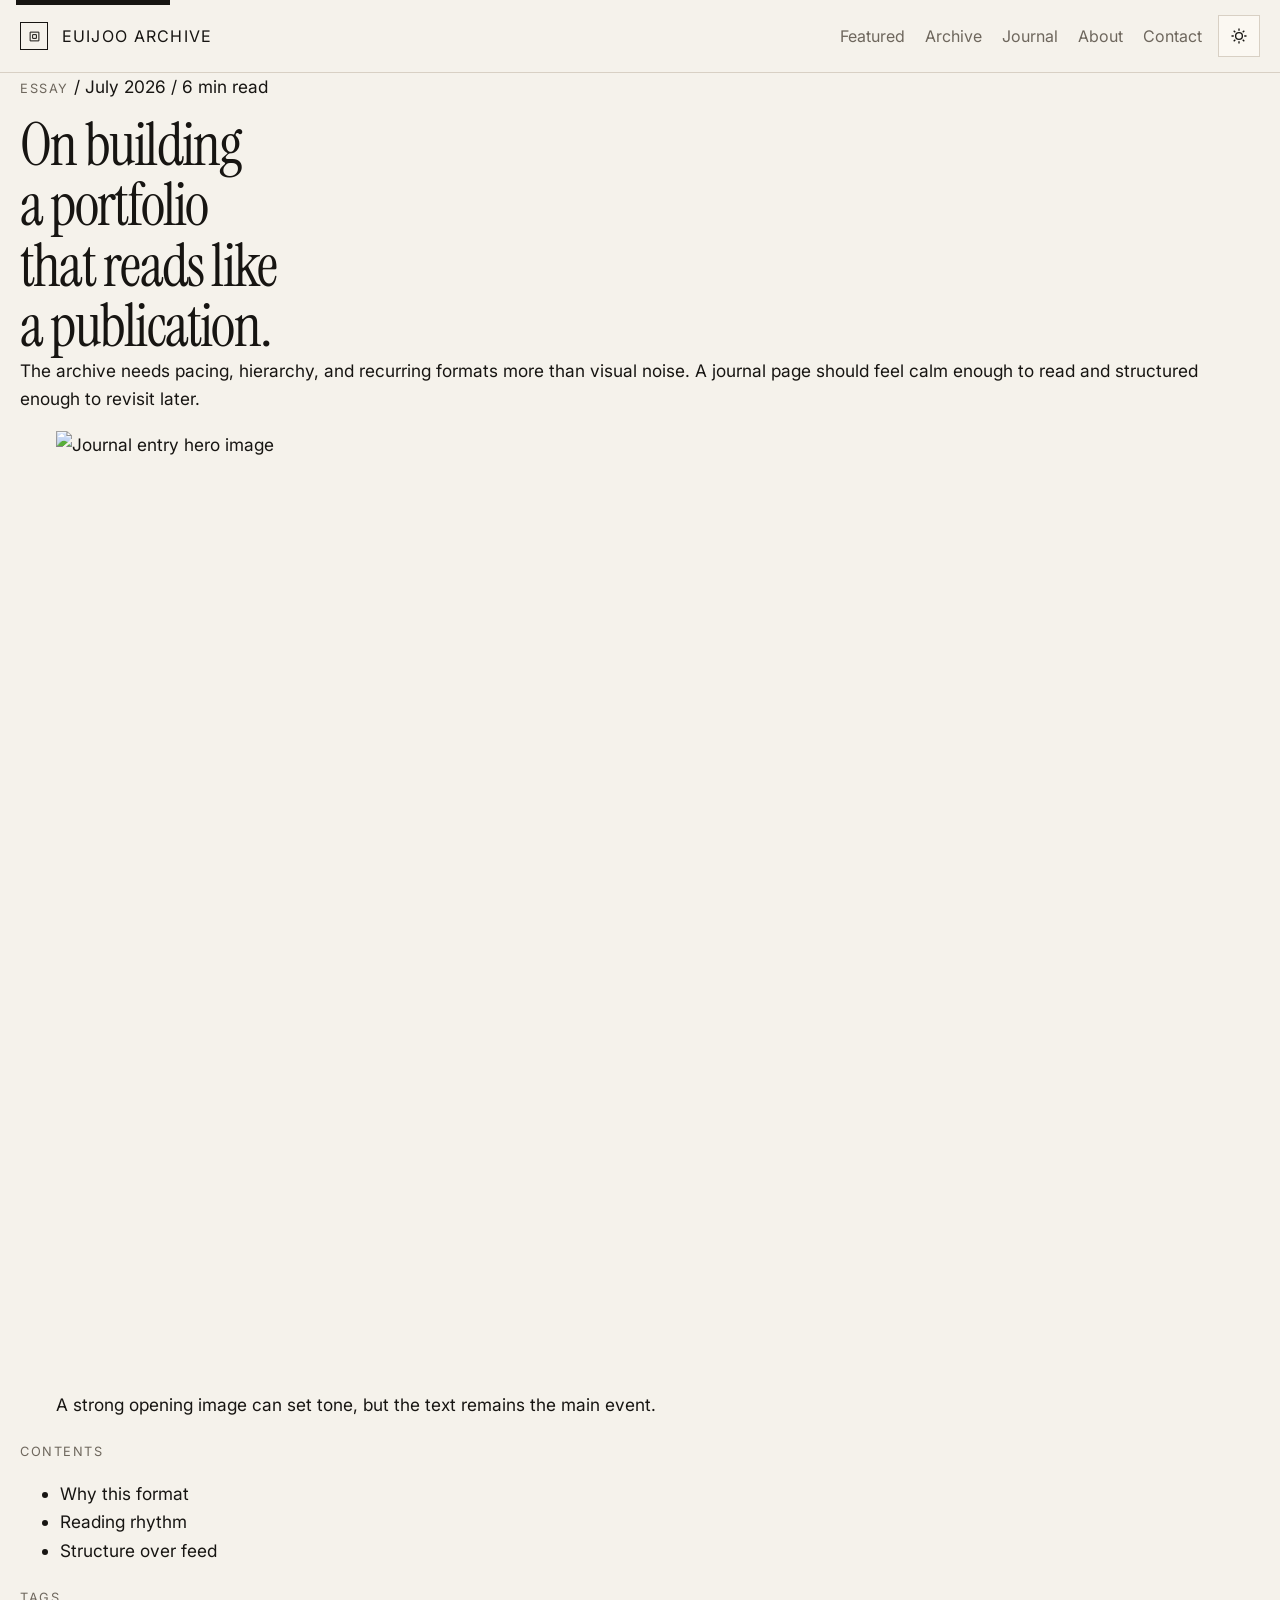
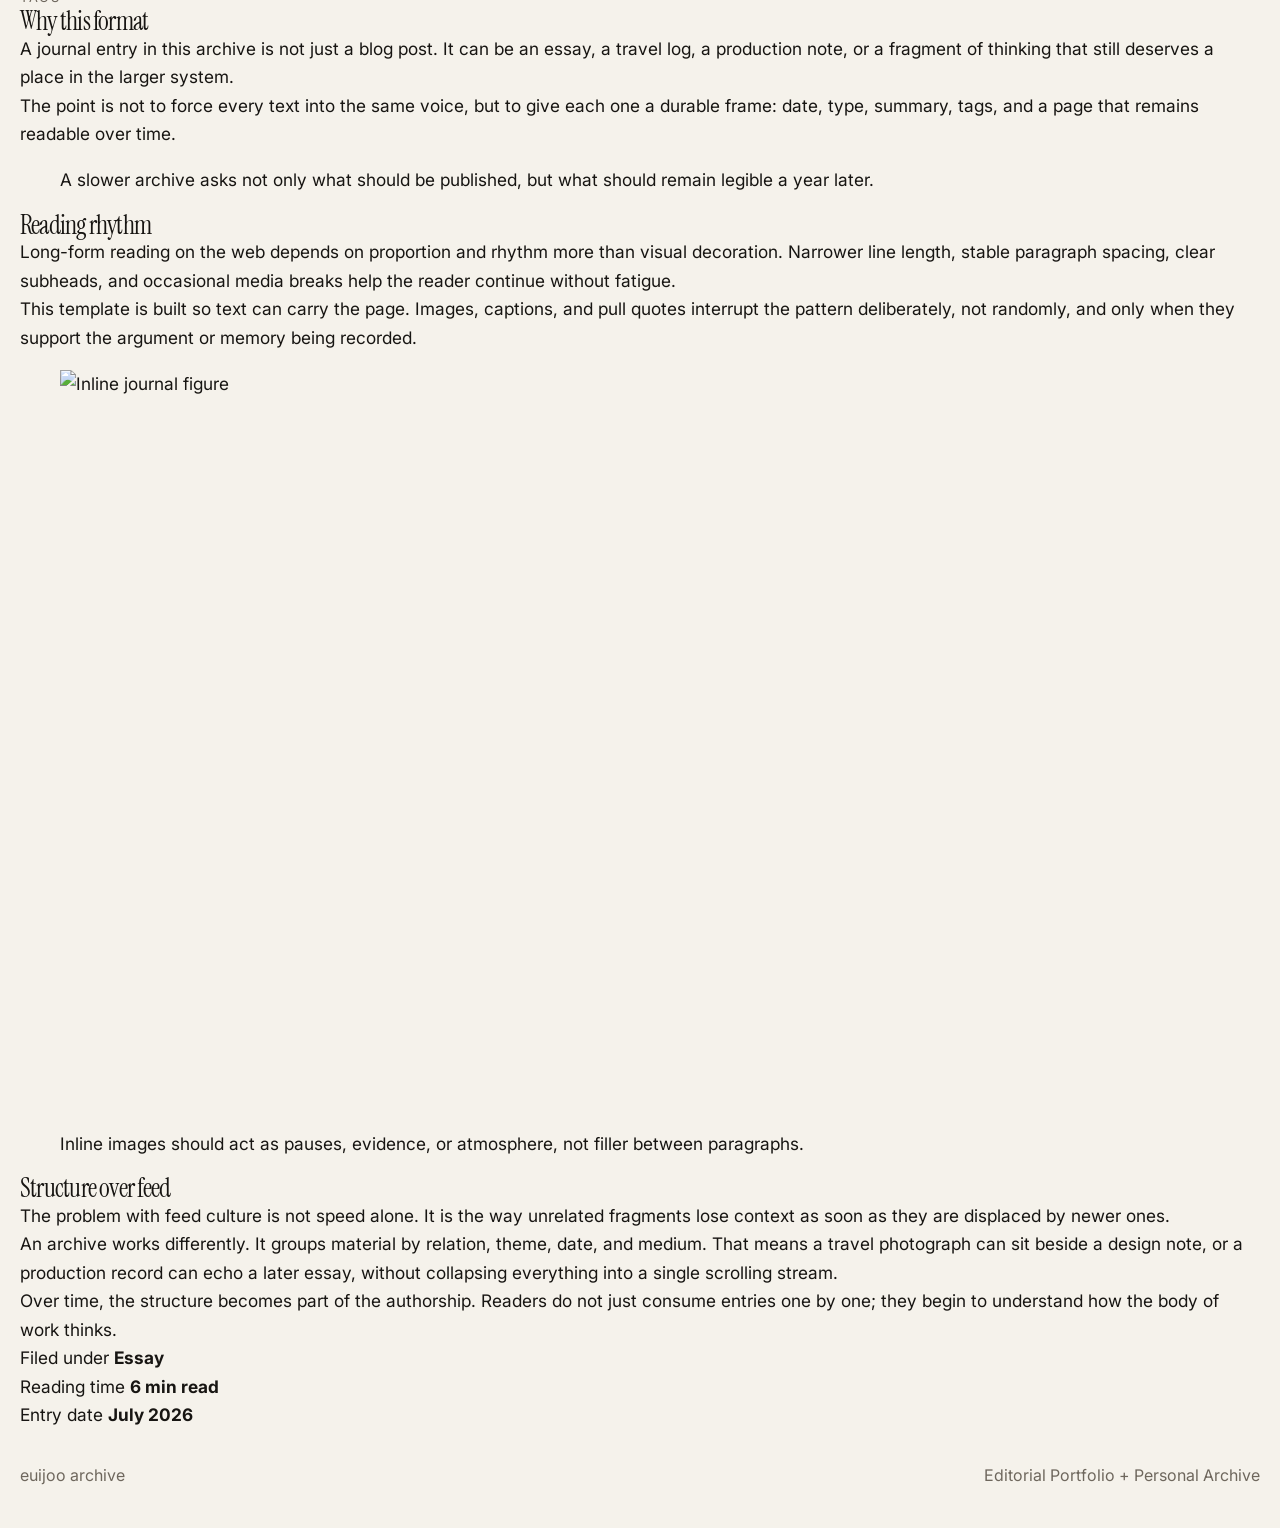
==== post/index.html @ db7e82f8 "Update index.html" ====
<!DOCTYPE html>
<html lang="ko">
<head>
  <meta charset="UTF-8" />
  <meta name="viewport" content="width=device-width, initial-scale=1.0" />
  <title>Journal Entry — euijoo</title>
  <meta
    name="description"
    content="Journal entry from the editorial archive."
  />

  <link rel="preconnect" href="https://fonts.googleapis.com">
  <link rel="preconnect" href="https://fonts.gstatic.com" crossorigin>
  <link href="https://fonts.googleapis.com/css2?family=Instrument+Serif:ital@0;1&family=Inter:wght@400;500;600;700&display=swap" rel="stylesheet">
  <link rel="stylesheet" href="../assets/css/style.css" />
</head>
<body data-page="post-detail">
  <a class="skip-link" href="#main">Skip to content</a>

  <header class="site-header">
    <div class="container header-inner">
      <a class="brand" href="../index.html" aria-label="euijoo home">
        <span class="brand-mark" aria-hidden="true">
          <svg viewBox="0 0 24 24" fill="none" stroke="currentColor" stroke-width="1.6">
            <path d="M5 5h14v14H5z"></path>
            <path d="M9 9h6v6H9z"></path>
          </svg>
        </span>
        <span id="site-brand-text">euijoo archive</span>
      </a>

      <nav class="nav" aria-label="Primary">
        <a href="../index.html#featured">Featured</a>
        <a href="../work.html">Archive</a>
        <a href="../journal.html">Journal</a>
        <a href="../about.html">About</a>
        <a href="../contact.html">Contact</a>
      </nav>

      <button class="theme-toggle" type="button" data-theme-toggle aria-label="Toggle theme">
        <svg width="18" height="18" viewBox="0 0 24 24" fill="none" stroke="currentColor" stroke-width="1.8" aria-hidden="true">
          <circle cx="12" cy="12" r="4.5"></circle>
          <path d="M12 2v3M12 19v3M2 12h3M19 12h3M4.93 4.93l2.12 2.12M16.95 16.95l2.12 2.12M19.07 4.93l-2.12 2.12M7.05 16.95l-2.12 2.12"></path>
        </svg>
      </button>
    </div>
  </header>

  <main id="main">
    <article class="post-article">
      <header class="post-header">
        <div class="container post-header-inner">
          <div class="post-meta-top">
            <span class="eyebrow" id="post-type">Essay</span>
            <span class="post-meta-divider">/</span>
            <span class="post-date" id="post-date">July 2026</span>
            <span class="post-meta-divider">/</span>
            <span class="post-reading-time" id="post-reading-time">6 min read</span>
          </div>

          <h1 id="post-title">On building a portfolio that reads like a publication.</h1>

          <p class="post-deck" id="post-deck">
            The archive needs pacing, hierarchy, and recurring formats more than visual noise.
            A journal page should feel calm enough to read and structured enough to revisit later.
          </p>
        </div>
      </header>

      <figure class="post-hero-figure">
        <div class="container">
          <img
            id="post-hero-image"
            src="https://picsum.photos/seed/euijoo-post-hero/1600/960"
            alt="Journal entry hero image"
            width="1600"
            height="960"
            loading="eager"
          />
          <figcaption id="post-hero-caption">
            A strong opening image can set tone, but the text remains the main event.
          </figcaption>
        </div>
      </figure>

      <div class="container post-layout">
        <aside class="post-sidebar">
          <div class="post-sidebar-block">
            <div class="section-label">Contents</div>
            <ul class="post-toc">
              <li><a href="#section-1">Why this format</a></li>
              <li><a href="#section-2">Reading rhythm</a></li>
              <li><a href="#section-3">Structure over feed</a></li>
            </ul>
          </div>

          <div class="post-sidebar-block">
            <div class="section-label">Tags</div>
            <div class="project-tag-list" id="post-tag-list"></div>
          </div>
        </aside>

        <div class="post-main">
          <section class="post-section" id="section-1">
            <h2>Why this format</h2>
            <div class="post-prose" id="post-body-intro">
              <p>
                A journal entry in this archive is not just a blog post. It can be an essay, a travel log,
                a production note, or a fragment of thinking that still deserves a place in the larger system.
              </p>
              <p>
                The point is not to force every text into the same voice, but to give each one a durable frame:
                date, type, summary, tags, and a page that remains readable over time.
              </p>
            </div>
          </section>

          <section class="post-section">
            <blockquote class="post-pullquote">
              <p>
                A slower archive asks not only what should be published, but what should remain legible a year later.
              </p>
            </blockquote>
          </section>

          <section class="post-section" id="section-2">
            <h2>Reading rhythm</h2>
            <div class="post-prose">
              <p>
                Long-form reading on the web depends on proportion and rhythm more than visual decoration.
                Narrower line length, stable paragraph spacing, clear subheads, and occasional media breaks help the reader continue without fatigue.
              </p>
              <p>
                This template is built so text can carry the page. Images, captions, and pull quotes interrupt the pattern deliberately,
                not randomly, and only when they support the argument or memory being recorded.
              </p>
            </div>

            <figure class="post-inline-figure">
              <img
                src="https://picsum.photos/seed/euijoo-post-inline/1200/760"
                alt="Inline journal figure"
                width="1200"
                height="760"
                loading="lazy"
              />
              <figcaption>
                Inline images should act as pauses, evidence, or atmosphere, not filler between paragraphs.
              </figcaption>
            </figure>
          </section>

          <section class="post-section" id="section-3">
            <h2>Structure over feed</h2>
            <div class="post-prose" id="post-body-main">
              <p>
                The problem with feed culture is not speed alone. It is the way unrelated fragments lose context as soon as they are displaced by newer ones.
              </p>
              <p>
                An archive works differently. It groups material by relation, theme, date, and medium. That means a travel photograph can sit beside a design note,
                or a production record can echo a later essay, without collapsing everything into a single scrolling stream.
              </p>
              <p>
                Over time, the structure becomes part of the authorship. Readers do not just consume entries one by one; they begin to understand how the body of work thinks.
              </p>
            </div>
          </section>

          <footer class="post-footer-meta">
            <div class="post-footer-block">
              <span>Filed under</span>
              <strong id="post-footer-type">Essay</strong>
            </div>
            <div class="post-footer-block">
              <span>Reading time</span>
              <strong id="post-footer-reading-time">6 min read</strong>
            </div>
            <div class="post-footer-block">
              <span>Entry date</span>
              <strong id="post-footer-date">July 2026</strong>
            </div>
          </footer>
        </div>
      </div>
    </article>
  </main>

  <footer class="site-footer">
    <div class="container footer-inner">
      <p id="footer-brand">euijoo archive</p>
      <p id="footer-tagline">Editorial Portfolio + Personal Archive</p>
    </div>
  </footer>

  <script src="../assets/js/main.js" defer></script>
</body>
</html>
---- assets/css/style.css ----
:root,
[data-theme="light"] {
  --bg: #f5f2eb;
  --bg-soft: #efe9df;
  --surface: #fbf8f2;
  --line: #d8d0c4;
  --text: #171512;
  --muted: #6e675d;
  --accent: #1f4b45;
  --accent-soft: #d9e4df;

  --font-display: 'Instrument Serif', Georgia, serif;
  --font-body: 'Inter', Arial, sans-serif;

  --text-xs: clamp(0.75rem, 0.72rem + 0.1vw, 0.82rem);
  --text-sm: clamp(0.9rem, 0.86rem + 0.2vw, 1rem);
  --text-base: clamp(1rem, 0.97rem + 0.2vw, 1.08rem);
  --text-lg: clamp(1.2rem, 1.05rem + 0.5vw, 1.5rem);
  --text-xl: clamp(1.8rem, 1.2rem + 1.5vw, 2.8rem);
  --text-2xl: clamp(2.5rem, 1.3rem + 3vw, 4.8rem);

  --space-2: 0.5rem;
  --space-3: 0.75rem;
  --space-4: 1rem;
  --space-5: 1.25rem;
  --space-6: 1.5rem;
  --space-8: 2rem;
  --space-10: 2.5rem;
  --space-12: 3rem;
  --space-16: 4rem;
  --space-20: 5rem;
  --space-24: 6rem;

  --content: 1240px;
  --reading: 68ch;
}

[data-theme="dark"] {
  --bg: #121110;
  --bg-soft: #181715;
  --surface: #1c1b19;
  --line: #34312c;
  --text: #f3efe8;
  --muted: #a29a90;
  --accent: #87a89f;
  --accent-soft: #22312d;
}

*,
*::before,
*::after {
  box-sizing: border-box;
}

html {
  scroll-behavior: smooth;
  -webkit-text-size-adjust: none;
  text-size-adjust: none;
}

body {
  margin: 0;
  background: var(--bg);
  color: var(--text);
  font-family: var(--font-body);
  font-size: var(--text-base);
  line-height: 1.65;
  -webkit-font-smoothing: antialiased;
  text-rendering: optimizeLegibility;
}

img,
svg {
  display: block;
  max-width: 100%;
}

a {
  color: inherit;
  text-decoration: none;
  transition: color 180ms ease, border-color 180ms ease, opacity 180ms ease;
}

button {
  border: 0;
  background: none;
  color: inherit;
  font: inherit;
  cursor: pointer;
}

h1,
h2,
h3 {
  margin: 0;
  font-family: var(--font-display);
  font-weight: 400;
  line-height: 1.02;
  letter-spacing: -0.03em;
  text-wrap: balance;
}

p {
  margin: 0;
  text-wrap: pretty;
}

:focus-visible {
  outline: 2px solid var(--accent);
  outline-offset: 3px;
}

.skip-link {
  position: absolute;
  left: 1rem;
  top: -3rem;
  z-index: 50;
  padding: 0.75rem 1rem;
  background: var(--text);
  color: var(--bg);
}

.skip-link:focus {
  top: 1rem;
}

.container {
  width: min(var(--content), calc(100% - 2rem));
  margin: 0 auto;
}

.site-header {
  position: sticky;
  top: 0;
  z-index: 20;
  backdrop-filter: blur(12px);
  background: color-mix(in srgb, var(--bg) 88%, transparent);
  border-bottom: 1px solid var(--line);
}

.header-inner {
  min-height: 72px;
  display: grid;
  grid-template-columns: 1fr auto auto;
  align-items: center;
  gap: var(--space-4);
}

.brand {
  display: inline-flex;
  align-items: center;
  gap: 0.85rem;
  font-size: var(--text-sm);
  letter-spacing: 0.08em;
  text-transform: uppercase;
}

.brand-mark {
  width: 28px;
  height: 28px;
  border: 1px solid currentColor;
  display: grid;
  place-items: center;
  flex-shrink: 0;
}

.brand-mark svg {
  width: 15px;
  height: 15px;
}

.nav {
  display: flex;
  align-items: center;
  gap: 1.25rem;
  font-size: var(--text-sm);
}

.nav a {
  color: var(--muted);
  padding: 0.25rem 0;
}

.nav a:hover,
.nav a:focus-visible {
  color: var(--text);
}

.theme-toggle {
  width: 42px;
  height: 42px;
  border: 1px solid var(--line);
  display: grid;
  place-items: center;
  background: var(--surface);
}

.theme-toggle:hover,
.theme-toggle:focus-visible {
  border-color: var(--text);
}

.hero {
  padding: clamp(4rem, 9vw, 8rem) 0 clamp(3rem, 7vw, 6rem);
  border-bottom: 1px solid var(--line);
}

.hero-grid {
  display: grid;
  grid-template-columns: 1.2fr 0.8fr;
  gap: var(--space-12);
  align-items: end;
}

.eyebrow,
.meta,
.section-label,
.journal-date,
.journal-type {
  font-size: var(--text-xs);
  letter-spacing: 0.12em;
  text-transform: uppercase;
  color: var(--muted);
}

.eyebrow {
  display: inline-block;
  margin-bottom: var(--space-4);
}

h1 {
  max-width: 11ch;
  font-size: var(--text-2xl);
}

.hero-copy {
  max-width: 34ch;
  color: var(--muted);
  font-size: var(--text-lg);
}

.section {
  padding: clamp(3rem, 7vw, 6rem) 0;
  border-bottom: 1px solid var(--line);
}

.section-heading {
  display: grid;
  grid-template-columns: 220px 1fr;
  gap: var(--space-8);
  margin-bottom: var(--space-10);
  align-items: start;
}

.section-label {
  padding-top: 0.3rem;
}

.section-title-wrap h2 {
  font-size: var(--text-xl);
  margin-bottom: var(--space-3);
}

.section-title-wrap p {
  max-width: 56ch;
  color: var(--muted);
}

.featured-card {
  display: grid;
  grid-template-columns: 1.05fr 0.95fr;
  min-height: 560px;
  border: 1px solid var(--line);
  background: var(--surface);
}

.featured-media {
  min-height: 100%;
  background-size: cover;
  background-position: center;
  background-repeat: no-repeat;
}

.featured-body {
  display: flex;
  flex-direction: column;
  justify-content: space-between;
  padding: clamp(1.5rem, 4vw, 3rem);
  gap: var(--space-10);
}

.featured-body h3 {
  font-size: clamp(2rem, 1.5rem + 1.6vw, 3.5rem);
  max-width: 10ch;
  margin: 0.5rem 0 1rem;
}

.featured-body p {
  max-width: 34ch;
  color: var(--muted);
}

.text-link {
  display: inline-flex;
  align-items: center;
  gap: 0.65rem;
  width: fit-content;
  font-size: var(--text-sm);
  letter-spacing: 0.04em;
  text-transform: uppercase;
}

.text-link::after {
  content: "↗";
  font-size: 0.95em;
}

.grid-3 {
  display: grid;
  grid-template-columns: repeat(3, 1fr);
  gap: var(--space-6);
}

.archive-card {
  border-top: 1px solid var(--text);
  padding-top: var(--space-4);
}

.archive-thumb {
  aspect-ratio: 4 / 5;
  margin-bottom: var(--space-4);
  background: var(--bg-soft);
  overflow: hidden;
}

.archive-thumb img {
  width: 100%;
  height: 100%;
  object-fit: cover;
  filter: saturate(0.92) contrast(1.02);
}

.archive-card h3 {
  font-size: var(--text-lg);
  margin: 0.35rem 0 0.6rem;
}

.archive-card p,
.journal-item p,
.about-grid p,
.contact-grid p {
  color: var(--muted);
}

.journal-list {
  display: grid;
  gap: var(--space-4);
}

.journal-item {
  display: grid;
  grid-template-columns: 180px 1fr auto;
  gap: var(--space-6);
  align-items: start;
  padding: var(--space-4) 0;
  border-top: 1px solid var(--line);
}

.journal-item:last-child {
  border-bottom: 1px solid var(--line);
}

.journal-item h3 {
  font-size: var(--text-lg);
  margin-bottom: 0.4rem;
}

.about-grid,
.contact-grid {
  display: grid;
  grid-template-columns: 1fr 1fr;
  gap: var(--space-8);
}

.about-grid p,
.contact-grid p {
  max-width: var(--reading);
}

.contact-links {
  display: grid;
  gap: var(--space-3);
  font-size: var(--text-lg);
}

.contact-links a {
  width: fit-content;
  border-bottom: 1px solid transparent;
}

.contact-links a:hover,
.contact-links a:focus-visible {
  border-color: currentColor;
}

.site-footer {
  padding: var(--space-8) 0 var(--space-10);
  font-size: var(--text-sm);
  color: var(--muted);
}

.footer-inner {
  display: flex;
  justify-content: space-between;
  gap: var(--space-4);
  flex-wrap: wrap;
}

@media (max-width: 1024px) {
  .hero-grid,
  .featured-card,
  .section-heading,
  .about-grid,
  .contact-grid,
  .journal-item {
    grid-template-columns: 1fr;
  }

  .grid-3 {
    grid-template-columns: 1fr 1fr;
  }

  .featured-card {
    min-height: auto;
  }

  .featured-media {
    min-height: 420px;
  }
}

@media (max-width: 720px) {
  .header-inner {
    grid-template-columns: 1fr auto;
  }

  .nav {
    grid-column: 1 / -1;
    padding-bottom: 0.85rem;
    overflow-x: auto;
  }

  .grid-3 {
    grid-template-columns: 1fr;
  }

  .hero-copy {
    font-size: var(--text-base);
  }

  .featured-media {
    min-height: 300px;
  }

  .featured-body h3 {
    max-width: 100%;
  }
}

@media (prefers-reduced-motion: reduce) {
  html {
    scroll-behavior: auto;
  }

  *,
  *::before,
  *::after {
    transition-duration: 0.01ms !important;
  }
}

.page-intro {
  padding: clamp(4rem, 9vw, 7rem) 0 clamp(2.5rem, 6vw, 4.5rem);
  border-bottom: 1px solid var(--line);
}

.page-intro-grid {
  display: grid;
  grid-template-columns: 1.1fr 0.9fr;
  gap: var(--space-12);
  align-items: end;
}

.page-intro h1 {
  max-width: 11ch;
  font-size: clamp(2.4rem, 1.5rem + 3vw, 5rem);
}

.page-intro-copy {
  max-width: 34ch;
  color: var(--muted);
  font-size: var(--text-lg);
}

.archive-controls-section {
  padding-bottom: var(--space-8);
}

.archive-controls-heading {
  margin-bottom: var(--space-8);
}

.archive-toolbar {
  display: grid;
  grid-template-columns: 180px 180px minmax(220px, 1fr);
  gap: var(--space-4);
  align-items: end;
  margin-bottom: var(--space-5);
}

.filter-group {
  display: grid;
  gap: 0.45rem;
}

.filter-label {
  font-size: var(--text-xs);
  letter-spacing: 0.12em;
  text-transform: uppercase;
  color: var(--muted);
}

.filter-select,
.filter-input {
  width: 100%;
  min-height: 48px;
  border: 1px solid var(--line);
  background: var(--surface);
  color: var(--text);
  padding: 0 0.9rem;
  border-radius: 0;
  font: inherit;
}

.filter-select:focus-visible,
.filter-input:focus-visible {
  outline: 2px solid var(--accent);
  outline-offset: 0;
}

.tag-row {
  display: flex;
  flex-wrap: wrap;
  gap: 0.5rem;
}

.tag-chip {
  min-height: 40px;
  border: 1px solid var(--line);
  background: transparent;
  padding: 0.55rem 0.8rem;
  font-size: var(--text-sm);
  color: var(--muted);
  white-space: nowrap;
}

.tag-chip.is-active,
.tag-chip:hover,
.tag-chip:focus-visible {
  border-color: var(--text);
  color: var(--text);
  background: var(--surface);
}

.archive-results-meta {
  margin-bottom: var(--space-6);
  font-size: var(--text-sm);
  color: var(--muted);
}

.archive-index-grid {
  display: grid;
  grid-template-columns: repeat(2, minmax(0, 1fr));
  gap: var(--space-10) var(--space-6);
}

.archive-entry {
  display: grid;
  grid-template-columns: 1fr;
  gap: var(--space-4);
  align-content: start;
}

.archive-entry-media {
  aspect-ratio: 4 / 5;
  overflow: hidden;
  background: var(--bg-soft);
}

.archive-entry-media img {
  width: 100%;
  height: 100%;
  object-fit: cover;
}

.archive-entry-text {
  display: grid;
  gap: var(--space-3);
}

.archive-entry-header {
  display: flex;
  align-items: baseline;
  justify-content: space-between;
  gap: var(--space-4);
  flex-wrap: wrap;
}

.archive-entry-year {
  font-size: var(--text-xs);
  letter-spacing: 0.12em;
  text-transform: uppercase;
  color: var(--muted);
}

.archive-entry h2,
.archive-entry h3 {
  font-size: clamp(1.6rem, 1.25rem + 0.8vw, 2.25rem);
}

.archive-entry-summary {
  max-width: 52ch;
  color: var(--muted);
}

.archive-entry-tags {
  display: flex;
  flex-wrap: wrap;
  gap: 0.4rem;
}

.archive-entry-tag {
  font-size: var(--text-xs);
  color: var(--muted);
  border-bottom: 1px solid var(--line);
}

.archive-entry-link {
  display: inline-flex;
  align-items: center;
  gap: 0.65rem;
  width: fit-content;
  font-size: var(--text-sm);
  text-transform: uppercase;
  letter-spacing: 0.05em;
}

.archive-entry-link::after {
  content: "↗";
}

.empty-state {
  border: 1px solid var(--line);
  background: var(--surface);
  padding: clamp(2rem, 4vw, 3rem);
}

.empty-state h3 {
  font-size: var(--text-lg);
  margin-bottom: 0.75rem;
}

.empty-state p {
  color: var(--muted);
  max-width: 48ch;
}

@media (max-width: 1024px) {
  .page-intro-grid,
  .archive-toolbar {
    grid-template-columns: 1fr;
  }

  .archive-index-grid {
    grid-template-columns: 1fr;
  }
}

@media (max-width: 720px) {
  .page-intro-copy {
    font-size: var(--text-base);
  }
}

.journal-index-list {
  display: grid;
  gap: var(--space-6);
}

.journal-index-entry {
  display: grid;
  grid-template-columns: 170px 1fr auto;
  gap: var(--space-6);
  align-items: start;
  padding: var(--space-5) 0;
  border-top: 1px solid var(--line);
}

.journal-index-entry:last-child {
  border-bottom: 1px solid var(--line);
}

.journal-index-date {
  font-size: var(--text-xs);
  letter-spacing: 0.12em;
  text-transform: uppercase;
  color: var(--muted);
  padding-top: 0.35rem;
}

.journal-index-main {
  display: grid;
  gap: var(--space-3);
}

.journal-index-main h2,
.journal-index-main h3 {
  font-size: clamp(1.5rem, 1.15rem + 0.8vw, 2.15rem);
  max-width: 18ch;
}

.journal-index-summary {
  max-width: 62ch;
  color: var(--muted);
}

.journal-index-tags {
  display: flex;
  flex-wrap: wrap;
  gap: 0.45rem;
}

.journal-index-tag {
  font-size: var(--text-xs);
  color: var(--muted);
  border-bottom: 1px solid var(--line);
}

.journal-index-side {
  display: grid;
  justify-items: end;
  gap: var(--space-3);
}

.journal-index-type {
  font-size: var(--text-xs);
  letter-spacing: 0.12em;
  text-transform: uppercase;
  color: var(--muted);
}

.journal-index-link {
  display: inline-flex;
  align-items: center;
  gap: 0.65rem;
  width: fit-content;
  font-size: var(--text-sm);
  text-transform: uppercase;
  letter-spacing: 0.05em;
}

.journal-index-link::after {
  content: "↗";
}

@media (max-width: 1024px) {
  .journal-index-entry {
    grid-template-columns: 1fr;
    gap: var(--space-3);
  }

  .journal-index-side {
    justify-items: start;
  }
}

.project-hero {
  padding: clamp(4rem, 8vw, 7rem) 0 clamp(2rem, 5vw, 3rem);
  border-bottom: 1px solid var(--line);
}

.project-hero-grid {
  display: grid;
  grid-template-columns: 1fr 0.8fr;
  gap: var(--space-12);
  align-items: end;
  margin-bottom: var(--space-10);
}

.project-hero h1 {
  max-width: 10ch;
  font-size: clamp(2.5rem, 1.6rem + 3vw, 5.2rem);
}

.project-lede-wrap {
  display: grid;
  gap: var(--space-8);
}

.project-lede {
  max-width: 34ch;
  color: var(--muted);
  font-size: var(--text-lg);
}

.project-meta-list {
  display: grid;
  grid-template-columns: repeat(2, minmax(0, 1fr));
  gap: var(--space-4) var(--space-6);
}

.project-meta-list dt,
.project-fact span {
  font-size: var(--text-xs);
  letter-spacing: 0.12em;
  text-transform: uppercase;
  color: var(--muted);
}

.project-meta-list dd {
  margin: 0.4rem 0 0;
}

.project-hero-media img {
  width: 100%;
  aspect-ratio: 16 / 10;
  object-fit: cover;
  background: var(--bg-soft);
}

.project-body-grid {
  display: grid;
  grid-template-columns: 220px minmax(0, 1fr);
  gap: var(--space-12);
  align-items: start;
}

.project-sidebar {
  position: sticky;
  top: 100px;
  display: grid;
  gap: var(--space-8);
}

.project-sidebar-block {
  display: grid;
  gap: var(--space-4);
}

.project-outline {
  list-style: none;
  display: grid;
  gap: 0.6rem;
  padding: 0;
  margin: 0;
}

.project-outline a {
  color: var(--muted);
}

.project-outline a:hover,
.project-outline a:focus-visible {
  color: var(--text);
}

.project-tag-list {
  display: flex;
  flex-wrap: wrap;
  gap: 0.45rem;
}

.project-tag-list span {
  font-size: var(--text-xs);
  color: var(--muted);
  border-bottom: 1px solid var(--line);
}

.project-article {
  display: grid;
  gap: var(--space-20);
  min-width: 0;
}

.project-section {
  display: grid;
  gap: var(--space-6);
}

.project-section-heading {
  display: grid;
  gap: var(--space-3);
}

.project-section-heading h2 {
  font-size: clamp(1.8rem, 1.3rem + 1vw, 2.8rem);
}

.project-prose {
  max-width: 68ch;
  display: grid;
  gap: var(--space-4);
  color: var(--text);
}

.project-prose p {
  color: var(--muted);
}

.project-facts-grid,
.project-credits-grid {
  display: grid;
  grid-template-columns: repeat(3, minmax(0, 1fr));
  gap: var(--space-4);
}

.project-credits-grid {
  grid-template-columns: repeat(2, minmax(0, 1fr));
}

.project-fact {
  border-top: 1px solid var(--text);
  padding-top: var(--space-3);
  display: grid;
  gap: 0.5rem;
}

.project-fact strong {
  font-weight: 500;
  line-height: 1.45;
}

.project-process-list {
  display: grid;
  gap: var(--space-5);
}

.project-process-item {
  display: grid;
  grid-template-columns: 72px 1fr;
  gap: var(--space-5);
  padding-top: var(--space-4);
  border-top: 1px solid var(--line);
}

.project-process-step {
  font-size: var(--text-xs);
  letter-spacing: 0.12em;
  text-transform: uppercase;
  color: var(--muted);
  padding-top: 0.25rem;
}

.project-process-item h3 {
  font-size: var(--text-lg);
  margin-bottom: 0.45rem;
}

.project-process-item p {
  color: var(--muted);
  max-width: 56ch;
}

.project-figure {
  display: grid;
  gap: var(--space-3);
}

.project-figure img {
  width: 100%;
  background: var(--bg-soft);
  object-fit: cover;
}

.project-figure figcaption {
  max-width: 58ch;
  font-size: var(--text-sm);
  color: var(--muted);
}

.project-figure-large img {
  aspect-ratio: 16 / 10;
}

.project-media-grid {
  display: grid;
  grid-template-columns: 1fr 1fr;
  gap: var(--space-6);
}

.project-pullquote {
  max-width: 48ch;
  padding: var(--space-8) 0;
  border-top: 1px solid var(--line);
  border-bottom: 1px solid var(--line);
}

.project-pullquote p {
  font-family: var(--font-display);
  font-size: clamp(1.7rem, 1.25rem + 1vw, 2.5rem);
  line-height: 1.12;
}

@media (max-width: 1024px) {
  .project-hero-grid,
  .project-body-grid,
  .project-facts-grid,
  .project-credits-grid,
  .project-media-grid {
    grid-template-columns: 1fr;
  }

  .project-sidebar {
    position: static;
  }
}

@media (max-width: 720px) {
  .project-meta-list,
  .project-process-item {
    grid-template-columns: 1fr;
  }

  .project-lede {
    font-size: var(--text-base);
  }
}
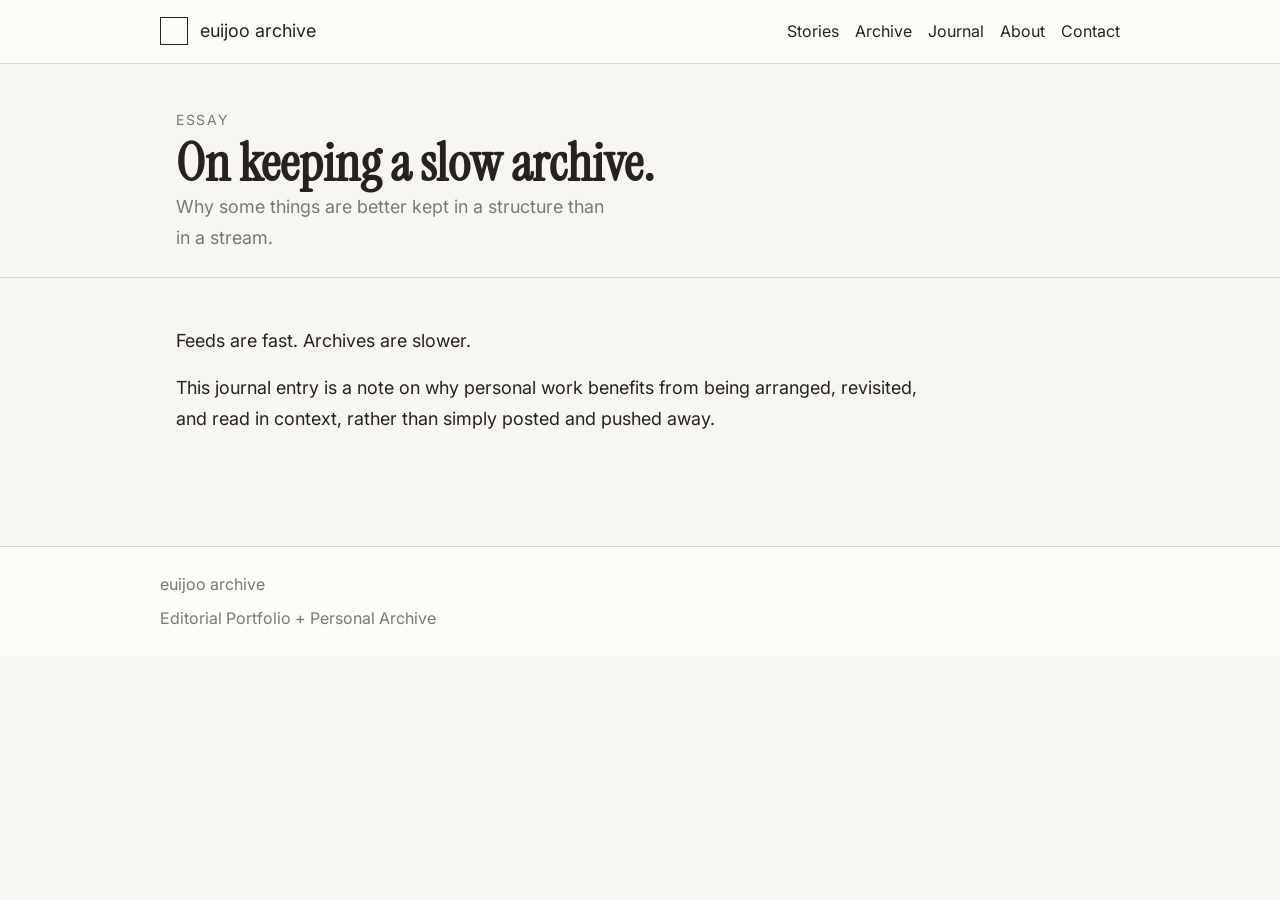
==== commit 9e8b7df5: "Add files via upload" ====
--- a/post/index.html
+++ b/post/index.html
@@ -1,197 +1,59 @@
-<!DOCTYPE html>
-<html lang="ko">
-<head>
-  <meta charset="UTF-8" />
-  <meta name="viewport" content="width=device-width, initial-scale=1.0" />
-  <title>Journal Entry — euijoo</title>
-  <meta
-    name="description"
-    content="Journal entry from the editorial archive."
-  />
-
-  <link rel="preconnect" href="https://fonts.googleapis.com">
-  <link rel="preconnect" href="https://fonts.gstatic.com" crossorigin>
-  <link href="https://fonts.googleapis.com/css2?family=Instrument+Serif:ital@0;1&family=Inter:wght@400;500;600;700&display=swap" rel="stylesheet">
-  <link rel="stylesheet" href="../assets/css/style.css" />
-</head>
-<body data-page="post-detail">
-  <a class="skip-link" href="#main">Skip to content</a>
-
-  <header class="site-header">
-    <div class="container header-inner">
-      <a class="brand" href="../index.html" aria-label="euijoo home">
-        <span class="brand-mark" aria-hidden="true">
-          <svg viewBox="0 0 24 24" fill="none" stroke="currentColor" stroke-width="1.6">
-            <path d="M5 5h14v14H5z"></path>
-            <path d="M9 9h6v6H9z"></path>
-          </svg>
-        </span>
-        <span id="site-brand-text">euijoo archive</span>
-      </a>
-
-      <nav class="nav" aria-label="Primary">
-        <a href="../index.html#featured">Featured</a>
-        <a href="../work.html">Archive</a>
-        <a href="../journal.html">Journal</a>
-        <a href="../about.html">About</a>
-        <a href="../contact.html">Contact</a>
-      </nav>
-
-      <button class="theme-toggle" type="button" data-theme-toggle aria-label="Toggle theme">
-        <svg width="18" height="18" viewBox="0 0 24 24" fill="none" stroke="currentColor" stroke-width="1.8" aria-hidden="true">
-          <circle cx="12" cy="12" r="4.5"></circle>
-          <path d="M12 2v3M12 19v3M2 12h3M19 12h3M4.93 4.93l2.12 2.12M16.95 16.95l2.12 2.12M19.07 4.93l-2.12 2.12M7.05 16.95l-2.12 2.12"></path>
-        </svg>
-      </button>
-    </div>
-  </header>
-
-  <main id="main">
-    <article class="post-article">
-      <header class="post-header">
-        <div class="container post-header-inner">
-          <div class="post-meta-top">
-            <span class="eyebrow" id="post-type">Essay</span>
-            <span class="post-meta-divider">/</span>
-            <span class="post-date" id="post-date">July 2026</span>
-            <span class="post-meta-divider">/</span>
-            <span class="post-reading-time" id="post-reading-time">6 min read</span>
-          </div>
-
-          <h1 id="post-title">On building a portfolio that reads like a publication.</h1>
-
-          <p class="post-deck" id="post-deck">
-            The archive needs pacing, hierarchy, and recurring formats more than visual noise.
-            A journal page should feel calm enough to read and structured enough to revisit later.
-          </p>
-        </div>
-      </header>
-
-      <figure class="post-hero-figure">
-        <div class="container">
-          <img
-            id="post-hero-image"
-            src="https://picsum.photos/seed/euijoo-post-hero/1600/960"
-            alt="Journal entry hero image"
-            width="1600"
-            height="960"
-            loading="eager"
-          />
-          <figcaption id="post-hero-caption">
-            A strong opening image can set tone, but the text remains the main event.
-          </figcaption>
-        </div>
-      </figure>
-
-      <div class="container post-layout">
-        <aside class="post-sidebar">
-          <div class="post-sidebar-block">
-            <div class="section-label">Contents</div>
-            <ul class="post-toc">
-              <li><a href="#section-1">Why this format</a></li>
-              <li><a href="#section-2">Reading rhythm</a></li>
-              <li><a href="#section-3">Structure over feed</a></li>
-            </ul>
-          </div>
-
-          <div class="post-sidebar-block">
-            <div class="section-label">Tags</div>
-            <div class="project-tag-list" id="post-tag-list"></div>
-          </div>
-        </aside>
-
-        <div class="post-main">
-          <section class="post-section" id="section-1">
-            <h2>Why this format</h2>
-            <div class="post-prose" id="post-body-intro">
-              <p>
-                A journal entry in this archive is not just a blog post. It can be an essay, a travel log,
-                a production note, or a fragment of thinking that still deserves a place in the larger system.
-              </p>
-              <p>
-                The point is not to force every text into the same voice, but to give each one a durable frame:
-                date, type, summary, tags, and a page that remains readable over time.
-              </p>
-            </div>
-          </section>
-
-          <section class="post-section">
-            <blockquote class="post-pullquote">
-              <p>
-                A slower archive asks not only what should be published, but what should remain legible a year later.
-              </p>
-            </blockquote>
-          </section>
-
-          <section class="post-section" id="section-2">
-            <h2>Reading rhythm</h2>
-            <div class="post-prose">
-              <p>
-                Long-form reading on the web depends on proportion and rhythm more than visual decoration.
-                Narrower line length, stable paragraph spacing, clear subheads, and occasional media breaks help the reader continue without fatigue.
-              </p>
-              <p>
-                This template is built so text can carry the page. Images, captions, and pull quotes interrupt the pattern deliberately,
-                not randomly, and only when they support the argument or memory being recorded.
-              </p>
-            </div>
-
-            <figure class="post-inline-figure">
-              <img
-                src="https://picsum.photos/seed/euijoo-post-inline/1200/760"
-                alt="Inline journal figure"
-                width="1200"
-                height="760"
-                loading="lazy"
-              />
-              <figcaption>
-                Inline images should act as pauses, evidence, or atmosphere, not filler between paragraphs.
-              </figcaption>
-            </figure>
-          </section>
-
-          <section class="post-section" id="section-3">
-            <h2>Structure over feed</h2>
-            <div class="post-prose" id="post-body-main">
-              <p>
-                The problem with feed culture is not speed alone. It is the way unrelated fragments lose context as soon as they are displaced by newer ones.
-              </p>
-              <p>
-                An archive works differently. It groups material by relation, theme, date, and medium. That means a travel photograph can sit beside a design note,
-                or a production record can echo a later essay, without collapsing everything into a single scrolling stream.
-              </p>
-              <p>
-                Over time, the structure becomes part of the authorship. Readers do not just consume entries one by one; they begin to understand how the body of work thinks.
-              </p>
-            </div>
-          </section>
-
-          <footer class="post-footer-meta">
-            <div class="post-footer-block">
-              <span>Filed under</span>
-              <strong id="post-footer-type">Essay</strong>
-            </div>
-            <div class="post-footer-block">
-              <span>Reading time</span>
-              <strong id="post-footer-reading-time">6 min read</strong>
-            </div>
-            <div class="post-footer-block">
-              <span>Entry date</span>
-              <strong id="post-footer-date">July 2026</strong>
-            </div>
-          </footer>
-        </div>
-      </div>
-    </article>
-  </main>
-
-  <footer class="site-footer">
-    <div class="container footer-inner">
-      <p id="footer-brand">euijoo archive</p>
-      <p id="footer-tagline">Editorial Portfolio + Personal Archive</p>
-    </div>
-  </footer>
-
-  <script src="../assets/js/main.js" defer></script>
-</body>
-</html>
+<!DOCTYPE html>
+<html lang="ko">
+<head>
+  <meta charset="UTF-8" />
+  <meta name="viewport" content="width=device-width, initial-scale=1.0" />
+  <title>Journal Entry — euijoo</title>
+  <meta name="description" content="Journal entry from the editorial archive." />
+  <link rel="preconnect" href="https://fonts.googleapis.com">
+  <link rel="preconnect" href="https://fonts.gstatic.com" crossorigin>
+  <link href="https://fonts.googleapis.com/css2?family=Instrument+Serif:ital@0;1&family=Inter:wght@400;500;600;700&display=swap" rel="stylesheet">
+  <link rel="stylesheet" href="../assets/css/style.css" />
+</head>
+<body data-page="post-detail">
+  <header class="site-header">
+    <div class="container header-inner">
+      <a class="brand" href="../index.html" aria-label="euijoo home">
+        <span class="brand-mark" aria-hidden="true"></span>
+        <span id="site-brand-text">euijoo archive</span>
+      </a>
+      <nav class="nav" aria-label="Primary">
+        <a href="../index.html#featured">Stories</a>
+        <a href="../work.html">Archive</a>
+        <a href="../journal.html">Journal</a>
+        <a href="../about.html">About</a>
+        <a href="../contact.html">Contact</a>
+      </nav>
+    </div>
+  </header>
+
+  <main>
+    <section class="page-intro">
+      <div class="container">
+        <span class="eyebrow" id="post-type">Essay</span>
+        <h1 id="post-title">Journal title.</h1>
+        <p class="page-intro-copy" id="post-deck">
+          A short deck introducing the journal entry.
+        </p>
+      </div>
+    </section>
+
+    <section class="section">
+      <div class="container">
+        <div id="post-body" style="max-width: 68ch; display: grid; gap: var(--space-4);">
+          <p>Journal body will be rendered from JSON.</p>
+        </div>
+      </div>
+    </section>
+  </main>
+
+  <footer class="site-footer">
+    <div class="container footer-inner">
+      <p id="footer-brand">euijoo archive</p>
+      <p id="footer-tagline">Editorial Portfolio + Personal Archive</p>
+    </div>
+  </footer>
+
+  <script src="../assets/js/main.js" defer></script>
+</body>
+</html>
--- a/assets/css/style.css
+++ b/assets/css/style.css
@@ -1,1039 +1,229 @@
-:root,
-[data-theme="light"] {
-  --bg: #f5f2eb;
-  --bg-soft: #efe9df;
-  --surface: #fbf8f2;
-  --line: #d8d0c4;
-  --text: #171512;
-  --muted: #6e675d;
-  --accent: #1f4b45;
-  --accent-soft: #d9e4df;
-
-  --font-display: 'Instrument Serif', Georgia, serif;
-  --font-body: 'Inter', Arial, sans-serif;
-
-  --text-xs: clamp(0.75rem, 0.72rem + 0.1vw, 0.82rem);
-  --text-sm: clamp(0.9rem, 0.86rem + 0.2vw, 1rem);
-  --text-base: clamp(1rem, 0.97rem + 0.2vw, 1.08rem);
-  --text-lg: clamp(1.2rem, 1.05rem + 0.5vw, 1.5rem);
-  --text-xl: clamp(1.8rem, 1.2rem + 1.5vw, 2.8rem);
-  --text-2xl: clamp(2.5rem, 1.3rem + 3vw, 4.8rem);
-
-  --space-2: 0.5rem;
-  --space-3: 0.75rem;
-  --space-4: 1rem;
-  --space-5: 1.25rem;
-  --space-6: 1.5rem;
-  --space-8: 2rem;
-  --space-10: 2.5rem;
-  --space-12: 3rem;
-  --space-16: 4rem;
-  --space-20: 5rem;
-  --space-24: 6rem;
-
-  --content: 1240px;
-  --reading: 68ch;
-}
-
-[data-theme="dark"] {
-  --bg: #121110;
-  --bg-soft: #181715;
-  --surface: #1c1b19;
-  --line: #34312c;
-  --text: #f3efe8;
-  --muted: #a29a90;
-  --accent: #87a89f;
-  --accent-soft: #22312d;
-}
-
-*,
-*::before,
-*::after {
-  box-sizing: border-box;
-}
-
-html {
-  scroll-behavior: smooth;
-  -webkit-text-size-adjust: none;
-  text-size-adjust: none;
-}
-
-body {
-  margin: 0;
-  background: var(--bg);
-  color: var(--text);
-  font-family: var(--font-body);
-  font-size: var(--text-base);
-  line-height: 1.65;
-  -webkit-font-smoothing: antialiased;
-  text-rendering: optimizeLegibility;
-}
-
-img,
-svg {
-  display: block;
-  max-width: 100%;
-}
-
-a {
-  color: inherit;
-  text-decoration: none;
-  transition: color 180ms ease, border-color 180ms ease, opacity 180ms ease;
-}
-
-button {
-  border: 0;
-  background: none;
-  color: inherit;
-  font: inherit;
-  cursor: pointer;
-}
-
-h1,
-h2,
-h3 {
-  margin: 0;
-  font-family: var(--font-display);
-  font-weight: 400;
-  line-height: 1.02;
-  letter-spacing: -0.03em;
-  text-wrap: balance;
-}
-
-p {
-  margin: 0;
-  text-wrap: pretty;
-}
-
-:focus-visible {
-  outline: 2px solid var(--accent);
-  outline-offset: 3px;
-}
-
-.skip-link {
-  position: absolute;
-  left: 1rem;
-  top: -3rem;
-  z-index: 50;
-  padding: 0.75rem 1rem;
-  background: var(--text);
-  color: var(--bg);
-}
-
-.skip-link:focus {
-  top: 1rem;
-}
-
-.container {
-  width: min(var(--content), calc(100% - 2rem));
-  margin: 0 auto;
-}
-
-.site-header {
-  position: sticky;
-  top: 0;
-  z-index: 20;
-  backdrop-filter: blur(12px);
-  background: color-mix(in srgb, var(--bg) 88%, transparent);
-  border-bottom: 1px solid var(--line);
-}
-
-.header-inner {
-  min-height: 72px;
-  display: grid;
-  grid-template-columns: 1fr auto auto;
-  align-items: center;
-  gap: var(--space-4);
-}
-
-.brand {
-  display: inline-flex;
-  align-items: center;
-  gap: 0.85rem;
-  font-size: var(--text-sm);
-  letter-spacing: 0.08em;
-  text-transform: uppercase;
-}
-
-.brand-mark {
-  width: 28px;
-  height: 28px;
-  border: 1px solid currentColor;
-  display: grid;
-  place-items: center;
-  flex-shrink: 0;
-}
-
-.brand-mark svg {
-  width: 15px;
-  height: 15px;
-}
-
-.nav {
-  display: flex;
-  align-items: center;
-  gap: 1.25rem;
-  font-size: var(--text-sm);
-}
-
-.nav a {
-  color: var(--muted);
-  padding: 0.25rem 0;
-}
-
-.nav a:hover,
-.nav a:focus-visible {
-  color: var(--text);
-}
-
-.theme-toggle {
-  width: 42px;
-  height: 42px;
-  border: 1px solid var(--line);
-  display: grid;
-  place-items: center;
-  background: var(--surface);
-}
-
-.theme-toggle:hover,
-.theme-toggle:focus-visible {
-  border-color: var(--text);
-}
-
-.hero {
-  padding: clamp(4rem, 9vw, 8rem) 0 clamp(3rem, 7vw, 6rem);
-  border-bottom: 1px solid var(--line);
-}
-
-.hero-grid {
-  display: grid;
-  grid-template-columns: 1.2fr 0.8fr;
-  gap: var(--space-12);
-  align-items: end;
-}
-
-.eyebrow,
-.meta,
-.section-label,
-.journal-date,
-.journal-type {
-  font-size: var(--text-xs);
-  letter-spacing: 0.12em;
-  text-transform: uppercase;
-  color: var(--muted);
-}
-
-.eyebrow {
-  display: inline-block;
-  margin-bottom: var(--space-4);
-}
-
-h1 {
-  max-width: 11ch;
-  font-size: var(--text-2xl);
-}
-
-.hero-copy {
-  max-width: 34ch;
-  color: var(--muted);
-  font-size: var(--text-lg);
-}
-
-.section {
-  padding: clamp(3rem, 7vw, 6rem) 0;
-  border-bottom: 1px solid var(--line);
-}
-
-.section-heading {
-  display: grid;
-  grid-template-columns: 220px 1fr;
-  gap: var(--space-8);
-  margin-bottom: var(--space-10);
-  align-items: start;
-}
-
-.section-label {
-  padding-top: 0.3rem;
-}
-
-.section-title-wrap h2 {
-  font-size: var(--text-xl);
-  margin-bottom: var(--space-3);
-}
-
-.section-title-wrap p {
-  max-width: 56ch;
-  color: var(--muted);
-}
-
-.featured-card {
-  display: grid;
-  grid-template-columns: 1.05fr 0.95fr;
-  min-height: 560px;
-  border: 1px solid var(--line);
-  background: var(--surface);
-}
-
-.featured-media {
-  min-height: 100%;
-  background-size: cover;
-  background-position: center;
-  background-repeat: no-repeat;
-}
-
-.featured-body {
-  display: flex;
-  flex-direction: column;
-  justify-content: space-between;
-  padding: clamp(1.5rem, 4vw, 3rem);
-  gap: var(--space-10);
-}
-
-.featured-body h3 {
-  font-size: clamp(2rem, 1.5rem + 1.6vw, 3.5rem);
-  max-width: 10ch;
-  margin: 0.5rem 0 1rem;
-}
-
-.featured-body p {
-  max-width: 34ch;
-  color: var(--muted);
-}
-
-.text-link {
-  display: inline-flex;
-  align-items: center;
-  gap: 0.65rem;
-  width: fit-content;
-  font-size: var(--text-sm);
-  letter-spacing: 0.04em;
-  text-transform: uppercase;
-}
-
-.text-link::after {
-  content: "↗";
-  font-size: 0.95em;
-}
-
-.grid-3 {
-  display: grid;
-  grid-template-columns: repeat(3, 1fr);
-  gap: var(--space-6);
-}
-
-.archive-card {
-  border-top: 1px solid var(--text);
-  padding-top: var(--space-4);
-}
-
-.archive-thumb {
-  aspect-ratio: 4 / 5;
-  margin-bottom: var(--space-4);
-  background: var(--bg-soft);
-  overflow: hidden;
-}
-
-.archive-thumb img {
-  width: 100%;
-  height: 100%;
-  object-fit: cover;
-  filter: saturate(0.92) contrast(1.02);
-}
-
-.archive-card h3 {
-  font-size: var(--text-lg);
-  margin: 0.35rem 0 0.6rem;
-}
-
-.archive-card p,
-.journal-item p,
-.about-grid p,
-.contact-grid p {
-  color: var(--muted);
-}
-
-.journal-list {
-  display: grid;
-  gap: var(--space-4);
-}
-
-.journal-item {
-  display: grid;
-  grid-template-columns: 180px 1fr auto;
-  gap: var(--space-6);
-  align-items: start;
-  padding: var(--space-4) 0;
-  border-top: 1px solid var(--line);
-}
-
-.journal-item:last-child {
-  border-bottom: 1px solid var(--line);
-}
-
-.journal-item h3 {
-  font-size: var(--text-lg);
-  margin-bottom: 0.4rem;
-}
-
-.about-grid,
-.contact-grid {
-  display: grid;
-  grid-template-columns: 1fr 1fr;
-  gap: var(--space-8);
-}
-
-.about-grid p,
-.contact-grid p {
-  max-width: var(--reading);
-}
-
-.contact-links {
-  display: grid;
-  gap: var(--space-3);
-  font-size: var(--text-lg);
-}
-
-.contact-links a {
-  width: fit-content;
-  border-bottom: 1px solid transparent;
-}
-
-.contact-links a:hover,
-.contact-links a:focus-visible {
-  border-color: currentColor;
-}
-
-.site-footer {
-  padding: var(--space-8) 0 var(--space-10);
-  font-size: var(--text-sm);
-  color: var(--muted);
-}
-
-.footer-inner {
-  display: flex;
-  justify-content: space-between;
-  gap: var(--space-4);
-  flex-wrap: wrap;
-}
-
-@media (max-width: 1024px) {
-  .hero-grid,
-  .featured-card,
-  .section-heading,
-  .about-grid,
-  .contact-grid,
-  .journal-item {
-    grid-template-columns: 1fr;
-  }
-
-  .grid-3 {
-    grid-template-columns: 1fr 1fr;
-  }
-
-  .featured-card {
-    min-height: auto;
-  }
-
-  .featured-media {
-    min-height: 420px;
-  }
-}
-
-@media (max-width: 720px) {
-  .header-inner {
-    grid-template-columns: 1fr auto;
-  }
-
-  .nav {
-    grid-column: 1 / -1;
-    padding-bottom: 0.85rem;
-    overflow-x: auto;
-  }
-
-  .grid-3 {
-    grid-template-columns: 1fr;
-  }
-
-  .hero-copy {
-    font-size: var(--text-base);
-  }
-
-  .featured-media {
-    min-height: 300px;
-  }
-
-  .featured-body h3 {
-    max-width: 100%;
-  }
-}
-
-@media (prefers-reduced-motion: reduce) {
-  html {
-    scroll-behavior: auto;
-  }
-
-  *,
-  *::before,
-  *::after {
-    transition-duration: 0.01ms !important;
-  }
-}
-
-.page-intro {
-  padding: clamp(4rem, 9vw, 7rem) 0 clamp(2.5rem, 6vw, 4.5rem);
-  border-bottom: 1px solid var(--line);
-}
-
-.page-intro-grid {
-  display: grid;
-  grid-template-columns: 1.1fr 0.9fr;
-  gap: var(--space-12);
-  align-items: end;
-}
-
-.page-intro h1 {
-  max-width: 11ch;
-  font-size: clamp(2.4rem, 1.5rem + 3vw, 5rem);
-}
-
-.page-intro-copy {
-  max-width: 34ch;
-  color: var(--muted);
-  font-size: var(--text-lg);
-}
-
-.archive-controls-section {
-  padding-bottom: var(--space-8);
-}
-
-.archive-controls-heading {
-  margin-bottom: var(--space-8);
-}
-
-.archive-toolbar {
-  display: grid;
-  grid-template-columns: 180px 180px minmax(220px, 1fr);
-  gap: var(--space-4);
-  align-items: end;
-  margin-bottom: var(--space-5);
-}
-
-.filter-group {
-  display: grid;
-  gap: 0.45rem;
-}
-
-.filter-label {
-  font-size: var(--text-xs);
-  letter-spacing: 0.12em;
-  text-transform: uppercase;
-  color: var(--muted);
-}
-
-.filter-select,
-.filter-input {
-  width: 100%;
-  min-height: 48px;
-  border: 1px solid var(--line);
-  background: var(--surface);
-  color: var(--text);
-  padding: 0 0.9rem;
-  border-radius: 0;
-  font: inherit;
-}
-
-.filter-select:focus-visible,
-.filter-input:focus-visible {
-  outline: 2px solid var(--accent);
-  outline-offset: 0;
-}
-
-.tag-row {
-  display: flex;
-  flex-wrap: wrap;
-  gap: 0.5rem;
-}
-
-.tag-chip {
-  min-height: 40px;
-  border: 1px solid var(--line);
-  background: transparent;
-  padding: 0.55rem 0.8rem;
-  font-size: var(--text-sm);
-  color: var(--muted);
-  white-space: nowrap;
-}
-
-.tag-chip.is-active,
-.tag-chip:hover,
-.tag-chip:focus-visible {
-  border-color: var(--text);
-  color: var(--text);
-  background: var(--surface);
-}
-
-.archive-results-meta {
-  margin-bottom: var(--space-6);
-  font-size: var(--text-sm);
-  color: var(--muted);
-}
-
-.archive-index-grid {
-  display: grid;
-  grid-template-columns: repeat(2, minmax(0, 1fr));
-  gap: var(--space-10) var(--space-6);
-}
-
-.archive-entry {
-  display: grid;
-  grid-template-columns: 1fr;
-  gap: var(--space-4);
-  align-content: start;
-}
-
-.archive-entry-media {
-  aspect-ratio: 4 / 5;
-  overflow: hidden;
-  background: var(--bg-soft);
-}
-
-.archive-entry-media img {
-  width: 100%;
-  height: 100%;
-  object-fit: cover;
-}
-
-.archive-entry-text {
-  display: grid;
-  gap: var(--space-3);
-}
-
-.archive-entry-header {
-  display: flex;
-  align-items: baseline;
-  justify-content: space-between;
-  gap: var(--space-4);
-  flex-wrap: wrap;
-}
-
-.archive-entry-year {
-  font-size: var(--text-xs);
-  letter-spacing: 0.12em;
-  text-transform: uppercase;
-  color: var(--muted);
-}
-
-.archive-entry h2,
-.archive-entry h3 {
-  font-size: clamp(1.6rem, 1.25rem + 0.8vw, 2.25rem);
-}
-
-.archive-entry-summary {
-  max-width: 52ch;
-  color: var(--muted);
-}
-
-.archive-entry-tags {
-  display: flex;
-  flex-wrap: wrap;
-  gap: 0.4rem;
-}
-
-.archive-entry-tag {
-  font-size: var(--text-xs);
-  color: var(--muted);
-  border-bottom: 1px solid var(--line);
-}
-
-.archive-entry-link {
-  display: inline-flex;
-  align-items: center;
-  gap: 0.65rem;
-  width: fit-content;
-  font-size: var(--text-sm);
-  text-transform: uppercase;
-  letter-spacing: 0.05em;
-}
-
-.archive-entry-link::after {
-  content: "↗";
-}
-
-.empty-state {
-  border: 1px solid var(--line);
-  background: var(--surface);
-  padding: clamp(2rem, 4vw, 3rem);
-}
-
-.empty-state h3 {
-  font-size: var(--text-lg);
-  margin-bottom: 0.75rem;
-}
-
-.empty-state p {
-  color: var(--muted);
-  max-width: 48ch;
-}
-
-@media (max-width: 1024px) {
-  .page-intro-grid,
-  .archive-toolbar {
-    grid-template-columns: 1fr;
-  }
-
-  .archive-index-grid {
-    grid-template-columns: 1fr;
-  }
-}
-
-@media (max-width: 720px) {
-  .page-intro-copy {
-    font-size: var(--text-base);
-  }
-}
-
-.journal-index-list {
-  display: grid;
-  gap: var(--space-6);
-}
-
-.journal-index-entry {
-  display: grid;
-  grid-template-columns: 170px 1fr auto;
-  gap: var(--space-6);
-  align-items: start;
-  padding: var(--space-5) 0;
-  border-top: 1px solid var(--line);
-}
-
-.journal-index-entry:last-child {
-  border-bottom: 1px solid var(--line);
-}
-
-.journal-index-date {
-  font-size: var(--text-xs);
-  letter-spacing: 0.12em;
-  text-transform: uppercase;
-  color: var(--muted);
-  padding-top: 0.35rem;
-}
-
-.journal-index-main {
-  display: grid;
-  gap: var(--space-3);
-}
-
-.journal-index-main h2,
-.journal-index-main h3 {
-  font-size: clamp(1.5rem, 1.15rem + 0.8vw, 2.15rem);
-  max-width: 18ch;
-}
-
-.journal-index-summary {
-  max-width: 62ch;
-  color: var(--muted);
-}
-
-.journal-index-tags {
-  display: flex;
-  flex-wrap: wrap;
-  gap: 0.45rem;
-}
-
-.journal-index-tag {
-  font-size: var(--text-xs);
-  color: var(--muted);
-  border-bottom: 1px solid var(--line);
-}
-
-.journal-index-side {
-  display: grid;
-  justify-items: end;
-  gap: var(--space-3);
-}
-
-.journal-index-type {
-  font-size: var(--text-xs);
-  letter-spacing: 0.12em;
-  text-transform: uppercase;
-  color: var(--muted);
-}
-
-.journal-index-link {
-  display: inline-flex;
-  align-items: center;
-  gap: 0.65rem;
-  width: fit-content;
-  font-size: var(--text-sm);
-  text-transform: uppercase;
-  letter-spacing: 0.05em;
-}
-
-.journal-index-link::after {
-  content: "↗";
-}
-
-@media (max-width: 1024px) {
-  .journal-index-entry {
-    grid-template-columns: 1fr;
-    gap: var(--space-3);
-  }
-
-  .journal-index-side {
-    justify-items: start;
-  }
-}
-
-.project-hero {
-  padding: clamp(4rem, 8vw, 7rem) 0 clamp(2rem, 5vw, 3rem);
-  border-bottom: 1px solid var(--line);
-}
-
-.project-hero-grid {
-  display: grid;
-  grid-template-columns: 1fr 0.8fr;
-  gap: var(--space-12);
-  align-items: end;
-  margin-bottom: var(--space-10);
-}
-
-.project-hero h1 {
-  max-width: 10ch;
-  font-size: clamp(2.5rem, 1.6rem + 3vw, 5.2rem);
-}
-
-.project-lede-wrap {
-  display: grid;
-  gap: var(--space-8);
-}
-
-.project-lede {
-  max-width: 34ch;
-  color: var(--muted);
-  font-size: var(--text-lg);
-}
-
-.project-meta-list {
-  display: grid;
-  grid-template-columns: repeat(2, minmax(0, 1fr));
-  gap: var(--space-4) var(--space-6);
-}
-
-.project-meta-list dt,
-.project-fact span {
-  font-size: var(--text-xs);
-  letter-spacing: 0.12em;
-  text-transform: uppercase;
-  color: var(--muted);
-}
-
-.project-meta-list dd {
-  margin: 0.4rem 0 0;
-}
-
-.project-hero-media img {
-  width: 100%;
-  aspect-ratio: 16 / 10;
-  object-fit: cover;
-  background: var(--bg-soft);
-}
-
-.project-body-grid {
-  display: grid;
-  grid-template-columns: 220px minmax(0, 1fr);
-  gap: var(--space-12);
-  align-items: start;
-}
-
-.project-sidebar {
-  position: sticky;
-  top: 100px;
-  display: grid;
-  gap: var(--space-8);
-}
-
-.project-sidebar-block {
-  display: grid;
-  gap: var(--space-4);
-}
-
-.project-outline {
-  list-style: none;
-  display: grid;
-  gap: 0.6rem;
-  padding: 0;
-  margin: 0;
-}
-
-.project-outline a {
-  color: var(--muted);
-}
-
-.project-outline a:hover,
-.project-outline a:focus-visible {
-  color: var(--text);
-}
-
-.project-tag-list {
-  display: flex;
-  flex-wrap: wrap;
-  gap: 0.45rem;
-}
-
-.project-tag-list span {
-  font-size: var(--text-xs);
-  color: var(--muted);
-  border-bottom: 1px solid var(--line);
-}
-
-.project-article {
-  display: grid;
-  gap: var(--space-20);
-  min-width: 0;
-}
-
-.project-section {
-  display: grid;
-  gap: var(--space-6);
-}
-
-.project-section-heading {
-  display: grid;
-  gap: var(--space-3);
-}
-
-.project-section-heading h2 {
-  font-size: clamp(1.8rem, 1.3rem + 1vw, 2.8rem);
-}
-
-.project-prose {
-  max-width: 68ch;
-  display: grid;
-  gap: var(--space-4);
-  color: var(--text);
-}
-
-.project-prose p {
-  color: var(--muted);
-}
-
-.project-facts-grid,
-.project-credits-grid {
-  display: grid;
-  grid-template-columns: repeat(3, minmax(0, 1fr));
-  gap: var(--space-4);
-}
-
-.project-credits-grid {
-  grid-template-columns: repeat(2, minmax(0, 1fr));
-}
-
-.project-fact {
-  border-top: 1px solid var(--text);
-  padding-top: var(--space-3);
-  display: grid;
-  gap: 0.5rem;
-}
-
-.project-fact strong {
-  font-weight: 500;
-  line-height: 1.45;
-}
-
-.project-process-list {
-  display: grid;
-  gap: var(--space-5);
-}
-
-.project-process-item {
-  display: grid;
-  grid-template-columns: 72px 1fr;
-  gap: var(--space-5);
-  padding-top: var(--space-4);
-  border-top: 1px solid var(--line);
-}
-
-.project-process-step {
-  font-size: var(--text-xs);
-  letter-spacing: 0.12em;
-  text-transform: uppercase;
-  color: var(--muted);
-  padding-top: 0.25rem;
-}
-
-.project-process-item h3 {
-  font-size: var(--text-lg);
-  margin-bottom: 0.45rem;
-}
-
-.project-process-item p {
-  color: var(--muted);
-  max-width: 56ch;
-}
-
-.project-figure {
-  display: grid;
-  gap: var(--space-3);
-}
-
-.project-figure img {
-  width: 100%;
-  background: var(--bg-soft);
-  object-fit: cover;
-}
-
-.project-figure figcaption {
-  max-width: 58ch;
-  font-size: var(--text-sm);
-  color: var(--muted);
-}
-
-.project-figure-large img {
-  aspect-ratio: 16 / 10;
-}
-
-.project-media-grid {
-  display: grid;
-  grid-template-columns: 1fr 1fr;
-  gap: var(--space-6);
-}
-
-.project-pullquote {
-  max-width: 48ch;
-  padding: var(--space-8) 0;
-  border-top: 1px solid var(--line);
-  border-bottom: 1px solid var(--line);
-}
-
-.project-pullquote p {
-  font-family: var(--font-display);
-  font-size: clamp(1.7rem, 1.25rem + 1vw, 2.5rem);
-  line-height: 1.12;
-}
-
-@media (max-width: 1024px) {
-  .project-hero-grid,
-  .project-body-grid,
-  .project-facts-grid,
-  .project-credits-grid,
-  .project-media-grid {
-    grid-template-columns: 1fr;
-  }
-
-  .project-sidebar {
-    position: static;
-  }
-}
-
-@media (max-width: 720px) {
-  .project-meta-list,
-  .project-process-item {
-    grid-template-columns: 1fr;
-  }
-
-  .project-lede {
-    font-size: var(--text-base);
-  }
-}
-
-
+
+:root {
+  --font-body: 'Inter', system-ui, -apple-system, BlinkMacSystemFont, 'Segoe UI', sans-serif;
+  --font-display: 'Instrument Serif', Georgia, serif;
+  --text-xs:   clamp(0.75rem,  0.7rem  + 0.25vw, 0.875rem);
+  --text-sm:   clamp(0.875rem, 0.8rem  + 0.35vw, 1rem);
+  --text-base: clamp(1rem,     0.95rem + 0.25vw, 1.125rem);
+  --text-lg:   clamp(1.125rem, 1rem    + 0.75vw, 1.5rem);
+  --text-xl:   clamp(1.5rem,   1.2rem  + 1.25vw, 2.25rem);
+
+  --space-1: 0.25rem;
+  --space-2: 0.5rem;
+  --space-3: 0.75rem;
+  --space-4: 1rem;
+  --space-5: 1.25rem;
+  --space-6: 1.5rem;
+  --space-8: 2rem;
+  --space-10: 2.5rem;
+  --space-12: 3rem;
+  --space-16: 4rem;
+
+  --bg: #f7f6f2;
+  --bg-soft: #f0eee8;
+  --surface: #fbfbf8;
+  --text: #26231f;
+  --muted: #7b7873;
+  --line: #d7d3cd;
+}
+
+*, *::before, *::after { box-sizing: border-box; margin: 0; padding: 0; }
+html { text-size-adjust: none; scroll-behavior: smooth; }
+body {
+  min-height: 100vh;
+  font-family: var(--font-body);
+  font-size: var(--text-base);
+  line-height: 1.7;
+  color: var(--text);
+  background: var(--bg);
+}
+img { display: block; max-width: 100%; height: auto; }
+a { color: inherit; text-decoration: none; }
+main { padding-bottom: var(--space-16); }
+
+.container {
+  max-width: 960px;
+  margin: 0 auto;
+  padding: 0 var(--space-4);
+}
+
+.site-header {
+  border-bottom: 1px solid var(--line);
+  background: var(--surface);
+}
+.header-inner {
+  display: flex;
+  align-items: center;
+  justify-content: space-between;
+  padding: var(--space-4) 0;
+}
+.brand { display: flex; align-items: center; gap: var(--space-3); }
+.brand-mark {
+  width: 28px; height: 28px;
+  border: 1px solid var(--text);
+  display: flex; align-items: center; justify-content: center;
+}
+.nav { display: flex; gap: var(--space-4); font-size: var(--text-sm); }
+.nav a { position: relative; }
+.nav a::after {
+  content: '';
+  position: absolute;
+  left: 0; right: 0; bottom: -0.2rem;
+  height: 1px;
+  background: transparent;
+}
+.nav a[aria-current="page"]::after { background: var(--text); }
+
+.site-footer {
+  border-top: 1px solid var(--line);
+  background: var(--surface);
+}
+.footer-inner {
+  padding: var(--space-6) 0;
+  display: grid;
+  gap: 0.4rem;
+  font-size: var(--text-sm);
+  color: var(--muted);
+}
+
+.eyebrow {
+  font-size: var(--text-xs);
+  letter-spacing: 0.12em;
+  text-transform: uppercase;
+  color: var(--muted);
+}
+.section-label {
+  font-size: var(--text-xs);
+  letter-spacing: 0.12em;
+  text-transform: uppercase;
+  color: var(--muted);
+}
+
+.page-intro {
+  padding: var(--space-10) 0 var(--space-6);
+  border-bottom: 1px solid var(--line);
+}
+.page-intro-grid {
+  display: grid;
+  grid-template-columns: minmax(0, 1.3fr) minmax(0, 1fr);
+  gap: var(--space-10);
+}
+.page-intro h1 {
+  font-family: var(--font-display);
+  font-size: clamp(2.5rem, 1.7rem + 2vw, 4.4rem);
+  line-height: 1.1;
+}
+.page-intro-copy {
+  max-width: 40ch;
+  color: var(--muted);
+}
+
+.section { padding: var(--space-12) 0; }
+
+.home-featured {
+  padding: var(--space-12) 0 var(--space-8);
+  border-bottom: 1px solid var(--line);
+}
+.home-featured-grid {
+  display: grid;
+  grid-template-columns: minmax(0, 1.2fr) minmax(0, 1fr);
+  gap: var(--space-10);
+}
+.home-featured-title {
+  font-family: var(--font-display);
+  font-size: clamp(2rem, 1.5rem + 1.2vw, 3.2rem);
+}
+.home-featured-meta {
+  font-size: var(--text-xs);
+  letter-spacing: 0.12em;
+  text-transform: uppercase;
+  color: var(--muted);
+  margin-bottom: var(--space-3);
+}
+.home-featured-summary {
+  margin-top: var(--space-3);
+  color: var(--muted);
+}
+.home-featured-link {
+  margin-top: var(--space-4);
+  display: inline-block;
+  font-size: var(--text-sm);
+  border-bottom: 1px solid var(--text);
+}
+.home-featured-media {
+  min-height: 260px;
+  background-size: cover;
+  background-position: center;
+  background-color: var(--bg-soft);
+}
+
+.home-grid {
+  display: grid;
+  grid-template-columns: minmax(0, 1.2fr) minmax(0, 1fr);
+  gap: var(--space-12);
+}
+.home-grid h2 {
+  font-size: var(--text-xl);
+  margin-bottom: var(--space-4);
+}
+
+.archive-card-grid {
+  display: grid;
+  grid-template-columns: repeat(3, minmax(0, 1fr));
+  gap: var(--space-4);
+}
+.archive-card {
+  display: grid;
+  gap: var(--space-3);
+}
+.archive-thumb img { background: var(--bg-soft); }
+.archive-card h3 { font-size: var(--text-sm); }
+.archive-card p {
+  font-size: var(--text-sm);
+  color: var(--muted);
+}
+
+.journal-list {
+  display: grid;
+  gap: var(--space-3);
+}
+.journal-item {
+  display: grid;
+  grid-template-columns: 120px minmax(0, 1fr) 80px;
+  gap: var(--space-4);
+  padding: var(--space-3) 0;
+  border-top: 1px solid var(--line);
+}
+.journal-date {
+  font-size: var(--text-xs);
+  color: var(--muted);
+}
+.journal-item h3 {
+  font-size: var(--text-sm);
+}
+.journal-item p {
+  font-size: var(--text-sm);
+  color: var(--muted);
+}
+.journal-type {
+  font-size: var(--text-xs);
+  color: var(--muted);
+}
+
+.empty-state {
+  padding: var(--space-8);
+  border: 1px solid var(--line);
+  background: var(--surface);
+}
+.empty-state h3 { margin-bottom: var(--space-3); }
+.empty-state p { color: var(--muted); }
+
+@media (max-width: 960px) {
+  .page-intro-grid,
+  .home-featured-grid,
+  .home-grid,
+  .archive-card-grid,
+  .journal-item {
+    grid-template-columns: 1fr;
+  }
+}
